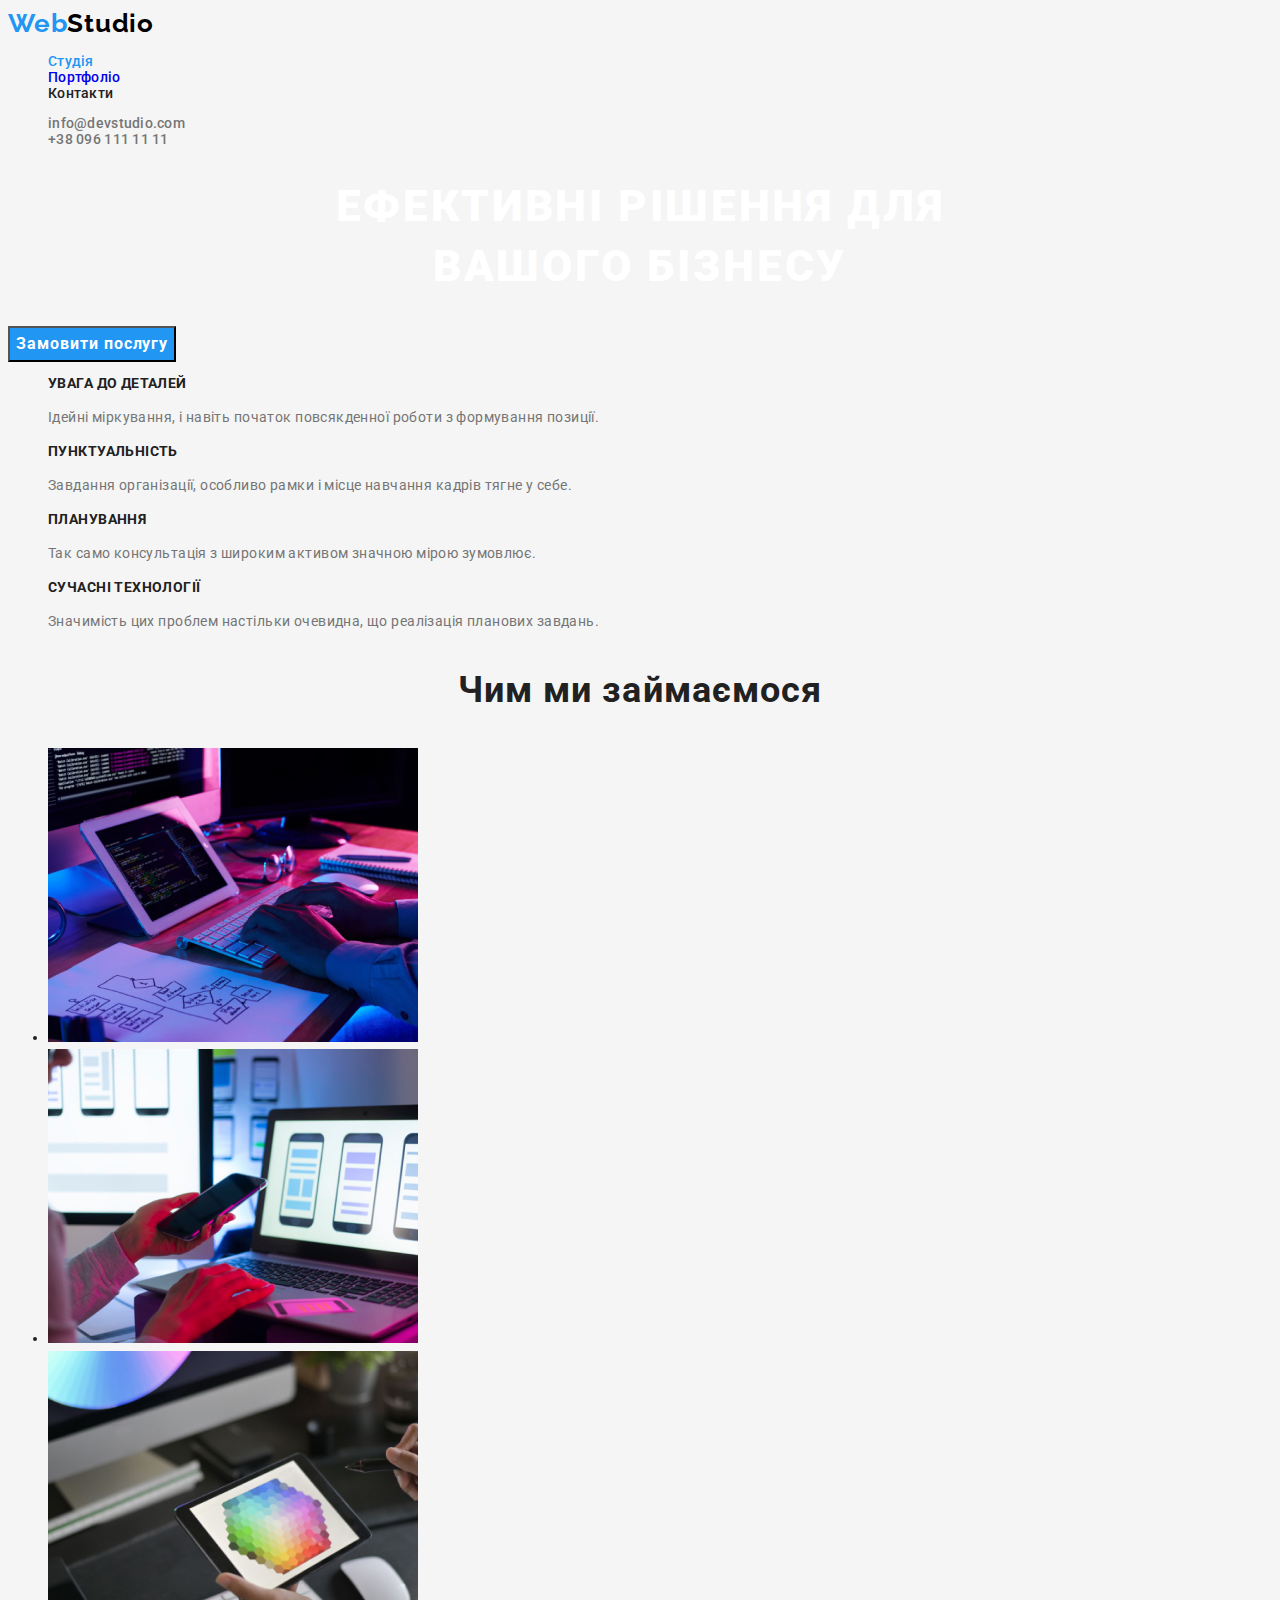
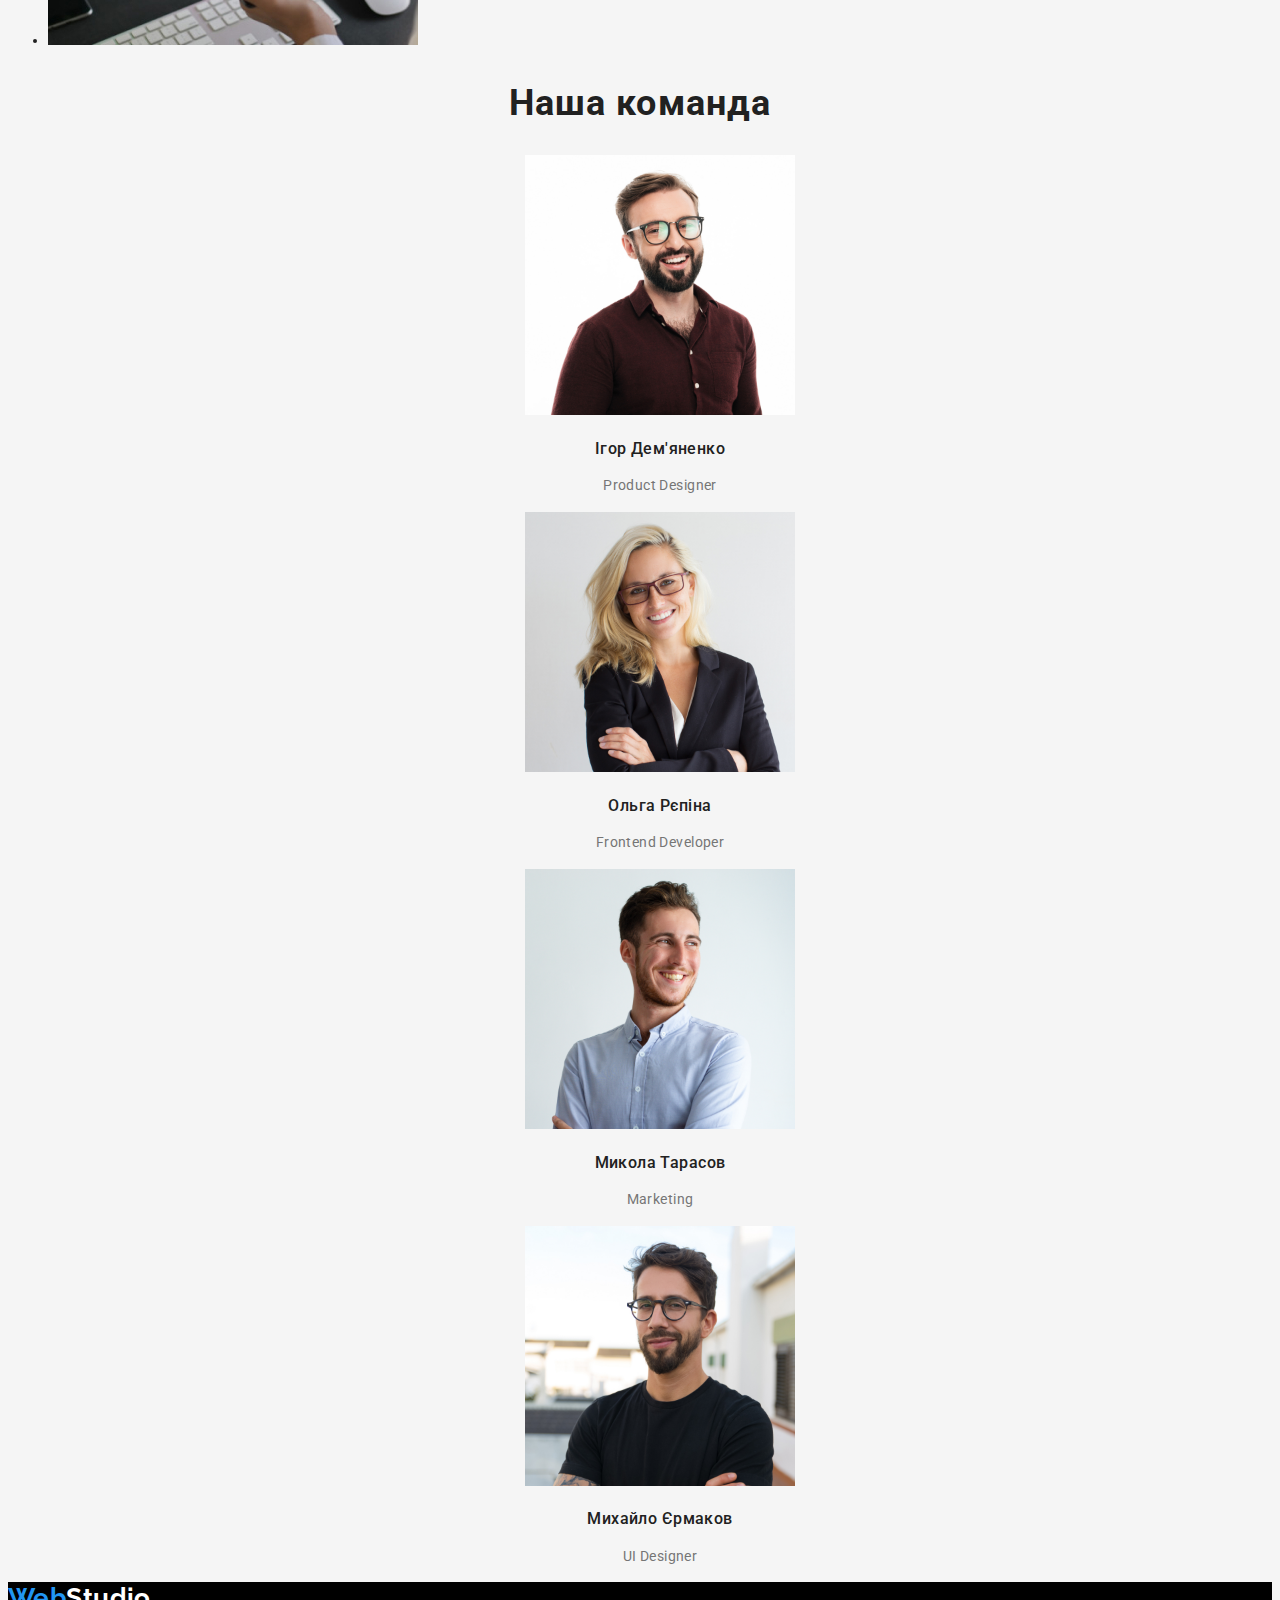
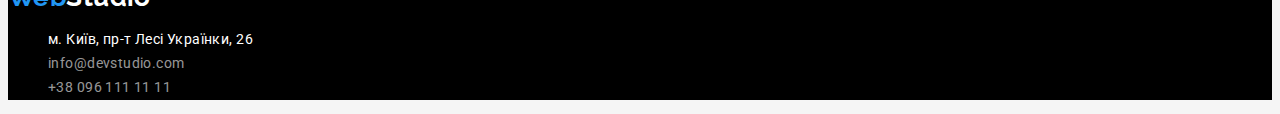
==== index.html @ 1b27e978 "start" ====
<!DOCTYPE html>
<html lang="uk">
<head>
    <meta charset="UTF-8">
    <meta http-equiv="X-UA-Compatible" content="IE=edge">
    <meta name="viewport" content="width=device-width, initial-scale=1.0">
    <title>WebStudio</title>
    <link rel="stylesheet" href="./css/styles.css" />
    <link href="https://fonts.googleapis.com/css2?family=Raleway:wght@700&family=Roboto:wght@400;500;700;900&display=swap" rel="stylesheet">
</head>
<body>
    <header>
        <nav>
            <a href="./" class="logo">
            <span class="web">Web</span>Studio
            </a>
            <ul class="site-nav list">
                <li>
                    <a href="./" class="link current">Студія</a>
                </li>
                <li>
                    <a href="./portfolio.html" class="link">Портфоліо</a>
                </li>
                <li>
                    <a href="" class="link">Контакти</a>
                </li>
            </ul>
        </nav>
        <ul class="contacts list">
            <li><a href="mailto:info@devstudio.com" class="link">info@devstudio.com</a></li>
            <li><a href="tel:+380961111111" class="link">+38 096 111 11 11</a></li>
        </ul>
    </header>
    <main>
        <!--hero section-->
        <section class="hero">
            <h1 class="hero-title">Ефективні рішення для<br> вашого бізнесу</h1>
            <button type="button" class="button">Замовити послугу</button>
        </section>
        <!-- section benefits -->
        <section class="section-benefits">
            <h2 class="hidden">Наші переваги</h2>
            <ul class="list">
                <li>
                    <h3 class="title">Увага до деталей</h3>
                    <p class="text">Ідейні міркування, і навіть початок повсякденної роботи з формування позиції.</p>
                </li>
                <li>
                    <h3 class="title">Пунктуальність</h3>
                    <p class="text">Завдання організації, особливо рамки і місце навчання кадрів тягне у себе.</p>
                </li>
                <li>
                    <h3 class="title">Планування</h3>
                    <p class="text">Так само консультація з широким активом значною мірою зумовлює.</p>
                </li>
                <li>
                    <h3 class="title">Сучасні технології</h3>
                    <p class="text">Значимість цих проблем настільки очевидна, що реалізація планових завдань.</p>
                </li>
            </ul>
            <p class="head-title">Чим ми займаємося</p>
            <ul>
                <li><img src="./images/desktop_apps.jpg" alt="Десктопні застосунки" width="370"></li>
                <li><img src="./images/mobile_app.jpg" alt="Мобільні застосунки" width="370"></li>
                <li><img src="./images/design.jpg" alt="Дизайнерські рішення" width="370"></li>
            </ul>
        </section>
        <!-- section team -->
        <section class="section-team">
            <h2 class="head-title">Наша команда</h2>
            <ul class="list">
                <li class="list-title">
                   <img src="./images/idemyanenko.jpg" alt="Ігор Дем'яненко" width="270"> 
                   <h3 class="title">Ігор Дем'яненко</h3>
                   <p class="text">Product Designer</p>
                </li>
                <li class="list-title">
                    <img src="./images/orepina.jpg" alt="Ольга Рєпіна" width="270">
                    <h3 class="title">Ольга Рєпіна</h3>
                    <p class="text">Frontend Developer</p>
                </li>
                <li class="list-title">
                    <img src="./images/mtarasov.jpg" alt="Микола Тарасов" width="270">
                    <h3 class="title">Микола Тарасов</h3>
                    <p class="text">Marketing</p>
                </li>
                <li class="list-title">
                    <img src="./images/mermakov.jpg" alt="Михайло Єрмаков" width="270">
                    <h3 class="title">Михайло Єрмаков</h3>
                    <p class="text">UI Designer</p>
                </li>
            </ul>
        </section>  
    </main>
    <!-- footer -->
    <footer>
        <a href="./" class="footer-logo">
            <span class="web">Web</span>Studio
        </a>
        <address>
            <ul class="footer-contacts list">
                <li><a href="https://goo.gl/maps/tggjApmWAnpTQcUi7" target="_blank" class="address">м. Київ, пр-т Лесі Українки, 26</a></li>
                <li><a href="mailto:info@devstudio.com" class="link">info@devstudio.com</a></li>
                <li><a href="tel:+380961111111" class="link">+38 096 111 11 11</a></li>
            </ul>
        </address>
    </footer>
</body>
</html>
---- css/styles.css ----
/* CSS styles in index.html */


/* колір головного тексту  #212121 */
/* вториний колір  тексту #757575 */
/* білий #FFFFFF */
/* акцент #2196F3 */
/* чорний #000000 */
/* вторичний колір контакта rgba(255, 255, 255, 0.6) */
/* колір фону  #F5F5F5 */

:root {
  --primary-text-color: #212121;
  --secondary-text-color: #757575;
  --fone-color: #F5F5F5;
  --accent-color: #2196F3;

}

body {
  background-color: var(--fone-color);
  color: var(--primary-text-color);
  font-family: 'Roboto', sans-serif;
  font-size: 14px;
  line-height: 1.71;
  letter-spacing: 0.03em;
}

.list {
    list-style: none;
  }
/* logo */

.web {
color: var(--accent-color);
}

.logo {
  color: #000000;
  font-family: 'Raleway', sans-serif;
  font-weight: 700;
  font-size: 26px;
  line-height: 1.19;
  letter-spacing: 0.03em;
  text-decoration: none;
}

.logo:hover {
  color: var(--accent-color);
}

/* header */

.site-nav .link {
  line-height: 1.14;
  letter-spacing: 0.02em;
  text-decoration: none;
}

.site-nav .link:visited {
  color: var(--primary-text-color);
}
.site-nav .link.current {
  color: var(--accent-color);
}

.site-nav, .contacts {
  font-weight: 500;
  font-size: 14px;
  line-height: 1.14;
  letter-spacing: 0.02em;
}

.site-nav .link:hover,
.site-nav .link:focus,
.contacts .link:hover,
.contacts .link:focus {
color: var(--accent-color);
}

.contacts .link {
  color: var(--secondary-text-color);
  text-decoration: none;
}
 
/* hero section */

.hero-title {
color: #ffffff; 
font-weight: 900;
font-size: 44px;
line-height: 1.36;
text-align: center;
letter-spacing: 0.06em;
text-transform: uppercase;
}

/* button */

.button {
  color: #ffffff;
  background-color: var(--accent-color);
  font-family: 'Roboto', sans-serif;
  font-weight: 700;
  font-size: 16px;
  line-height: 1.87;
  letter-spacing: 0.06em;
  }

  /* sections */
  .hidden {
    display: none;
  }
  
  .section-benefits .title {
    font-weight: 700;
    font-size: 14px;
    line-height: 1.14;
    letter-spacing: 0.03em;
    text-transform: uppercase;
  }
 
  .section-benefits .text,
  .section-team .text {
    color: var(--secondary-text-color)
  }

/* examples */

  .head-title {
  font-weight: 700;
  font-size: 36px;
  line-height: 1.16;
  text-align: center;
  letter-spacing: 0.03em;
  }

  /* our teams */
   
  .section-team .title {
    font-weight: 500;
    font-size: 16px;
    line-height: 1.19;
   
  }

  .section-team .list-title {
     text-align: center;
  }
  /* footer */

  footer {
    background-color: #000000;
  }

.footer-logo {
  color: #ffffff;
  font-family: 'Raleway', sans-serif;
  font-weight: 700;
  font-size: 26px;
  line-height: 1.19;
  text-decoration: none;
}

  .footer-contacts .address {
    color: #ffffff;
    text-decoration: none;
    font-style: normal;
  }

  .footer-contacts .link{
    color: rgba(255, 255, 255, 0.6);
    text-decoration: none;
    font-style: normal;
  }

  .footer-contacts .address:hover,
  .footer-contacts .address:focus,
  .footer-contacts .link:hover,
  .footer-contacts .link:focus {
    color: var(--accent-color);
  }

  /* portfolio.html */

.list .btn-primary {
  color: var(--primary-text-color);
  background: #F5F4FA;
  font-family: 'Roboto', sans-serif;
  font-weight: 500;
  font-size: 16px;
  line-height: 1.63;
  text-align: center;
  letter-spacing: 0.03em;
  cursor: pointer;
}

.list .btn-primary:hover,
.list .btn-primary:focus {
  color: #ffffff;
  background-color: var(--accent-color);
}


  .our-works .title {
    color: var(--primary-text-color);
    font-weight: 700;
    font-size: 18px;
    line-height: 2;
    letter-spacing: 0.06em;

  }

  .our-works .link {
    text-decoration: none;
  }

  .our-works .link:visited {
    color: var(--primary-text-color);
  }

  .our-works .text {
    color: var(--secondary-text-color);
    font-size: 16px;
    line-height: 1.88;
    letter-spacing: 0.03em
  }
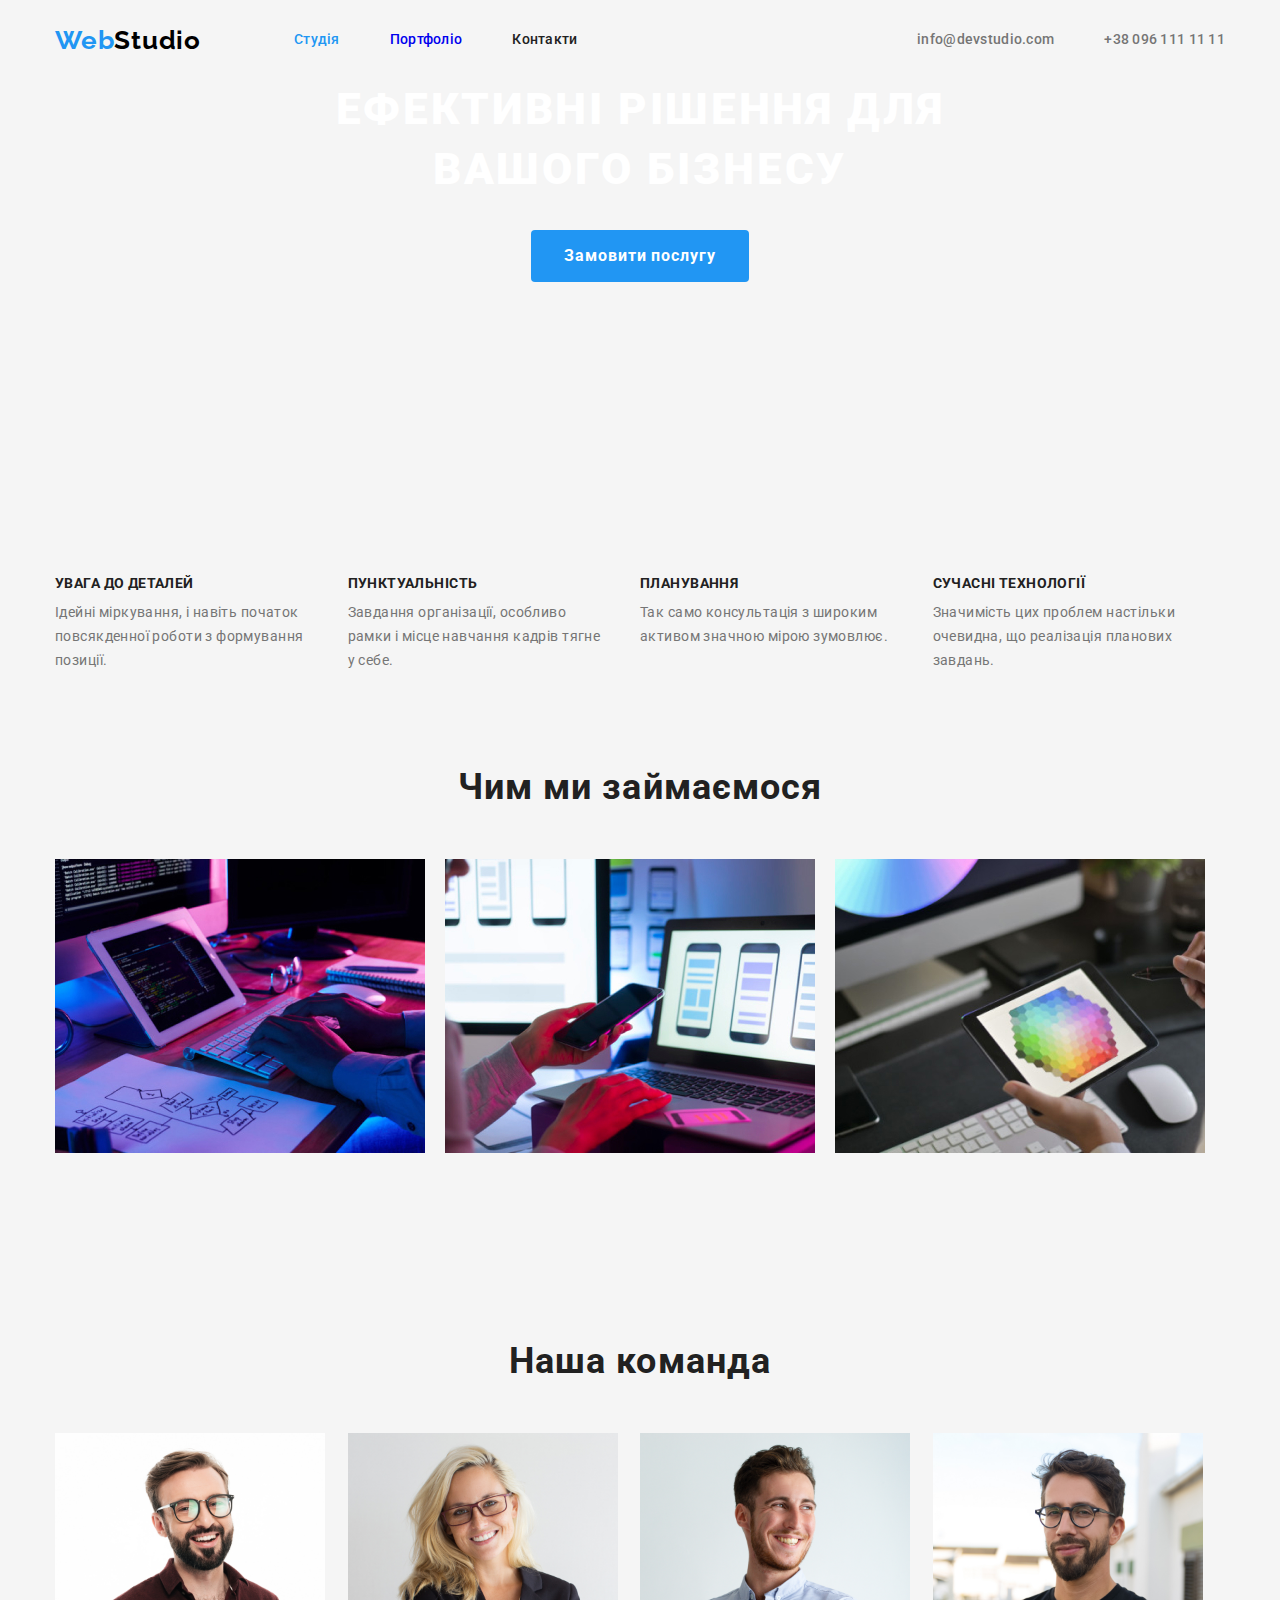
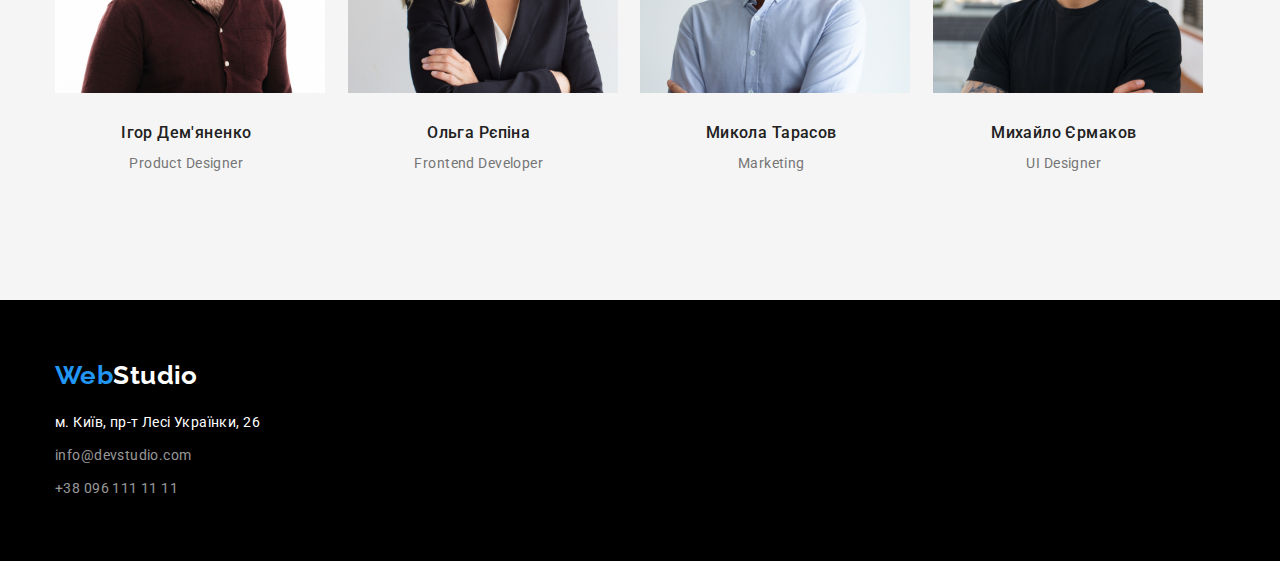
==== commit 6a2a5e7d: "test" ====
--- a/index.html
+++ b/index.html
@@ -5,31 +5,37 @@
     <meta http-equiv="X-UA-Compatible" content="IE=edge">
     <meta name="viewport" content="width=device-width, initial-scale=1.0">
     <title>WebStudio</title>
+    <link href="https://fonts.googleapis.com/css2?family=Raleway:wght@700&family=Roboto:wght@400;500;700;900&display=swap" rel="stylesheet">
+    <link rel="stylesheet" href="https://cdnjs.cloudflare.com/ajax/libs/modern-normalize/1.1.0/modern-normalize.min.css">
     <link rel="stylesheet" href="./css/styles.css" />
-    <link href="https://fonts.googleapis.com/css2?family=Raleway:wght@700&family=Roboto:wght@400;500;700;900&display=swap" rel="stylesheet">
 </head>
 <body>
     <header>
-        <nav>
-            <a href="./" class="logo">
-            <span class="web">Web</span>Studio
-            </a>
-            <ul class="site-nav list">
-                <li>
-                    <a href="./" class="link current">Студія</a>
-                </li>
-                <li>
-                    <a href="./portfolio.html" class="link">Портфоліо</a>
-                </li>
-                <li>
-                    <a href="" class="link">Контакти</a>
-                </li>
+        <div class="container main-nav">
+            <nav class="nav">
+                <a href="./" class="logo">
+                <span class="web">Web</span>Studio
+                </a>
+                
+                <ul class="site-nav list">
+                    <li class="item">
+                        <a href="./" class="link current">Студія</a>
+                    </li>
+                    <li class="item">
+                        <a href="./portfolio.html" class="link">Портфоліо</a>
+                    </li>
+                    <li class="item">
+                        <a href="" class="link">Контакти</a>
+                    </li>
+                </ul>
+            </nav>
+
+            <ul class="contacts list">
+                <li class="item"><a href="mailto:info@devstudio.com" class="link">info@devstudio.com</a></li>
+                <li class="item"><a href="tel:+380961111111" class="link">+38 096 111 11 11</a></li>
             </ul>
-        </nav>
-        <ul class="contacts list">
-            <li><a href="mailto:info@devstudio.com" class="link">info@devstudio.com</a></li>
-            <li><a href="tel:+380961111111" class="link">+38 096 111 11 11</a></li>
-        </ul>
+            
+        </div>
     </header>
     <main>
         <!--hero section-->
@@ -39,71 +45,77 @@
         </section>
         <!-- section benefits -->
         <section class="section-benefits">
-            <h2 class="hidden">Наші переваги</h2>
-            <ul class="list">
-                <li>
-                    <h3 class="title">Увага до деталей</h3>
-                    <p class="text">Ідейні міркування, і навіть початок повсякденної роботи з формування позиції.</p>
-                </li>
-                <li>
-                    <h3 class="title">Пунктуальність</h3>
-                    <p class="text">Завдання організації, особливо рамки і місце навчання кадрів тягне у себе.</p>
-                </li>
-                <li>
-                    <h3 class="title">Планування</h3>
-                    <p class="text">Так само консультація з широким активом значною мірою зумовлює.</p>
-                </li>
-                <li>
-                    <h3 class="title">Сучасні технології</h3>
-                    <p class="text">Значимість цих проблем настільки очевидна, що реалізація планових завдань.</p>
-                </li>
-            </ul>
-            <p class="head-title">Чим ми займаємося</p>
-            <ul>
-                <li><img src="./images/desktop_apps.jpg" alt="Десктопні застосунки" width="370"></li>
-                <li><img src="./images/mobile_app.jpg" alt="Мобільні застосунки" width="370"></li>
-                <li><img src="./images/design.jpg" alt="Дизайнерські рішення" width="370"></li>
-            </ul>
+            <div class="container">
+                <h2 class="visually-hidden">Наші переваги</h2>
+                <ul class="section-benefits-list list">
+                    <li class="item">
+                        <h3 class="title">Увага до деталей</h3>
+                        <p class="text">Ідейні міркування, і навіть початок повсякденної роботи з формування позиції.</p>
+                    </li>
+                    <li class="item">
+                        <h3 class="title">Пунктуальність</h3>
+                        <p class="text">Завдання організації, особливо рамки і місце навчання кадрів тягне у себе.</p>
+                    </li>
+                    <li class="item">
+                        <h3 class="title">Планування</h3>
+                        <p class="text">Так само консультація з широким активом значною мірою зумовлює.</p>
+                    </li>
+                    <li class="item">
+                        <h3 class="title">Сучасні технології</h3>
+                        <p class="text">Значимість цих проблем настільки очевидна, що реалізація планових завдань.</p>
+                    </li>
+               </ul>
+                <p class="head-title">Чим ми займаємося</p>
+                <ul class="head-title-list list">
+                    <li class="item"><img class="image" src="./images/desktop_apps.jpg" alt="Десктопні застосунки" width="370"></li>
+                    <li class="item"><img class="image" src="./images/mobile_app.jpg" alt="Мобільні застосунки" width="370"></li>
+                    <li class="item"><img class="image" src="./images/design.jpg" alt="Дизайнерські рішення" width="370"></li>
+                </ul>
+            </div>
         </section>
         <!-- section team -->
         <section class="section-team">
-            <h2 class="head-title">Наша команда</h2>
-            <ul class="list">
-                <li class="list-title">
-                   <img src="./images/idemyanenko.jpg" alt="Ігор Дем'яненко" width="270"> 
-                   <h3 class="title">Ігор Дем'яненко</h3>
-                   <p class="text">Product Designer</p>
-                </li>
-                <li class="list-title">
-                    <img src="./images/orepina.jpg" alt="Ольга Рєпіна" width="270">
-                    <h3 class="title">Ольга Рєпіна</h3>
-                    <p class="text">Frontend Developer</p>
-                </li>
-                <li class="list-title">
-                    <img src="./images/mtarasov.jpg" alt="Микола Тарасов" width="270">
-                    <h3 class="title">Микола Тарасов</h3>
-                    <p class="text">Marketing</p>
-                </li>
-                <li class="list-title">
-                    <img src="./images/mermakov.jpg" alt="Михайло Єрмаков" width="270">
-                    <h3 class="title">Михайло Єрмаков</h3>
-                    <p class="text">UI Designer</p>
-                </li>
-            </ul>
+            <div class="container">
+                <h2 class="head-title">Наша команда</h2>
+                <ul class="section-team-list list">
+                    <li class="item">
+                       <img class="image" src="./images/idemyanenko.jpg" alt="Ігор Дем'яненко" width="270"> 
+                       <h3 class="title">Ігор Дем'яненко</h3>
+                       <p class="text">Product Designer</p>
+                    </li>
+                    <li class="item">
+                        <img class="image" src="./images/orepina.jpg" alt="Ольга Рєпіна" width="270">
+                        <h3 class="title">Ольга Рєпіна</h3>
+                        <p class="text">Frontend Developer</p>
+                    </li>
+                    <li class="item">
+                        <img class="image" src="./images/mtarasov.jpg" alt="Микола Тарасов" width="270">
+                        <h3 class="title">Микола Тарасов</h3>
+                        <p class="text">Marketing</p>
+                    </li>
+                    <li class="item">
+                        <img class="image" src="./images/mermakov.jpg" alt="Михайло Єрмаков" width="270">
+                        <h3 class="title">Михайло Єрмаков</h3>
+                        <p class="text">UI Designer</p>
+                    </li>
+                </ul>
+            </div>
         </section>  
     </main>
     <!-- footer -->
     <footer>
-        <a href="./" class="footer-logo">
-            <span class="web">Web</span>Studio
-        </a>
-        <address>
-            <ul class="footer-contacts list">
-                <li><a href="https://goo.gl/maps/tggjApmWAnpTQcUi7" target="_blank" class="address">м. Київ, пр-т Лесі Українки, 26</a></li>
-                <li><a href="mailto:info@devstudio.com" class="link">info@devstudio.com</a></li>
-                <li><a href="tel:+380961111111" class="link">+38 096 111 11 11</a></li>
-            </ul>
-        </address>
+        <div class="container footer-container">
+            <a href="./" class="footer-logo">
+                <span class="web">Web</span>Studio
+            </a>
+            <address>
+                <ul class="footer-contacts list">
+                    <li class="item"><a href="https://goo.gl/maps/tggjApmWAnpTQcUi7" target="_blank" class="address">м. Київ, пр-т Лесі Українки, 26</a></li>
+                    <li class="item"><a href="mailto:info@devstudio.com" class="link">info@devstudio.com</a></li>
+                    <li class="item"><a href="tel:+380961111111" class="link">+38 096 111 11 11</a></li>
+                </ul>
+            </address>
+        </div>
     </footer>
 </body>
 </html>--- a/css/styles.css
+++ b/css/styles.css
@@ -27,31 +27,66 @@
 }
 
 .list {
-    list-style: none;
-  }
+  list-style: none;
+  padding: 0;
+  margin: 0;
+  }
+
+.container {
+  width: 1200px;
+  padding-left: 15px;
+  padding-right: 15px;
+  margin: 0 auto;
+  }
+
+/* header */
+
+    /* main-nav */
+
+.nav {
+  display: flex;
+  align-items: center;
+}
+
+.main-nav {
+  display: flex;
+  align-items: center;
+}
+
+.site-nav {
+  display: flex;
+}
+
 /* logo */
 
 .web {
-color: var(--accent-color);
-}
-
-.logo {
-  color: #000000;
-  font-family: 'Raleway', sans-serif;
-  font-weight: 700;
-  font-size: 26px;
-  line-height: 1.19;
-  letter-spacing: 0.03em;
-  text-decoration: none;
-}
-
-.logo:hover {
   color: var(--accent-color);
-}
-
-/* header */
+  }
+  
+  .logo {
+    color: #000000;
+    font-family: 'Raleway', sans-serif;
+    font-weight: 700;
+    font-size: 26px;
+    line-height: 1.19;
+    letter-spacing: 0.03em;
+    text-decoration: none;
+    margin-right: 93px;
+  }
+  
+  .logo:hover {
+    color: var(--accent-color);
+  }
+
+.site-nav .item:not(:last-child) {
+ margin-right: 50px; 
+}
 
 .site-nav .link {
+  display: block;
+  padding-top: 32px;
+  padding-bottom: 32px;
+  
   line-height: 1.14;
   letter-spacing: 0.02em;
   text-decoration: none;
@@ -63,6 +98,7 @@
 .site-nav .link.current {
   color: var(--accent-color);
 }
+
 
 .site-nav, .contacts {
   font-weight: 500;
@@ -78,6 +114,17 @@
 color: var(--accent-color);
 }
 
+
+/* contacts list */
+.contacts {
+display: flex;
+margin-left: auto;
+}
+
+.contacts .item + .item {
+  margin-left: 50px;
+}
+
 .contacts .link {
   color: var(--secondary-text-color);
   text-decoration: none;
@@ -85,19 +132,32 @@
  
 /* hero section */
 
+.hero {
+text-align: center;
+}
+
 .hero-title {
+margin-top: 0;  
+margin-bottom: 30px;
+
 color: #ffffff; 
 font-weight: 900;
 font-size: 44px;
 line-height: 1.36;
-text-align: center;
 letter-spacing: 0.06em;
 text-transform: uppercase;
 }
 
-/* button */
-
-.button {
+  /* button */
+
+  .button {
+  display: inline-block;  
+  border-radius: 4px; 
+  padding: 10px 32px;
+  margin-bottom: 200px;
+  min-width: 216px;
+  border: 1px solid transparent;
+
   color: #ffffff;
   background-color: var(--accent-color);
   font-family: 'Roboto', sans-serif;
@@ -105,29 +165,77 @@
   font-size: 16px;
   line-height: 1.87;
   letter-spacing: 0.06em;
-  }
-
-  /* sections */
-  .hidden {
-    display: none;
-  }
-  
+  text-align: center;
+  }
+
+  /* sections benefits */
+
+  .visually-hidden {
+    position: absolute;
+    width: 1px;
+    height: 1px;
+    margin: -1px;
+    border: 0;
+    padding: 0;
+    
+    white-space: nowrap;
+    clip-path: inset(100%);
+    clip: rect(0 0 0 0);
+    overflow: hidden;
+
+  }
+  
+  .section-benefits-list,
+  .head-title-list,
+  .section-team-list {
+    display: flex;
+    flex-wrap: wrap;
+  }
+
+  .section-benefits-list .item {
+    width: calc(((100% - 30px) - 3 * 30px) / 4);
+    margin-right: 30px;
+  }
+  
+  .section-benefits-list .item:nth-child(4n) {
+    margin-right: 0;
+  }
+
+  .section-benefits .container {
+   padding: 94px 15px;
+  }
+
   .section-benefits .title {
+    margin-top: 0;
+    margin-bottom: 10px;
+
     font-weight: 700;
     font-size: 14px;
     line-height: 1.14;
     letter-spacing: 0.03em;
     text-transform: uppercase;
   }
- 
-  .section-benefits .text,
-  .section-team .text {
+
+  .section-benefits .text {
     color: var(--secondary-text-color)
+ }
+  
+  .section-benefits-list {
+    margin-top: 0;
+    margin-bottom: 0;
+    padding-bottom: 94px;
+  }
+
+  .section-benefits-list .text {
+    padding: 0;
+    margin: 0;
   }
 
 /* examples */
 
   .head-title {
+  margin-top: 0;
+  margin-bottom: 50px;
   font-weight: 700;
   font-size: 36px;
   line-height: 1.16;
@@ -135,25 +243,70 @@
   letter-spacing: 0.03em;
   }
 
+  .head-title-list .item {
+    width: calc(((100% - 30px) - 2 * 30px) / 3);
+    margin-right: 30px;
+  }
+
+  .head-title-list .item:nth-child(3n) {
+    margin-right: 0;
+  }
+
+  .head-title-list .image {
+    display: block;
+  }
+
   /* our teams */
+
+  .section-team .container {
+    padding: 94px 15px;
+    margin: 0 auto;
+  }
    
   .section-team .title {
+    margin-top: 30px;
+    margin-bottom: 10px;
     font-weight: 500;
     font-size: 16px;
     line-height: 1.19;
-   
-  }
-
-  .section-team .list-title {
-     text-align: center;
-  }
+  }
+
+  .section-team .text {
+    margin-top: 0;
+    margin-bottom: 30px;
+    color: var(--secondary-text-color)
+  }
+
+  .section-team-list .image {
+    display: block;
+  }
+
+  .section-team-list .item {
+    width: calc(((100% - 30px) - 3 * 30px) / 4);
+    margin-right: 30px;
+    padding: 0;
+    text-align: center;
+  }
+
+  .section-team-list .item:nth-child(4n) {
+    margin-right: 0;
+  }
+
   /* footer */
 
   footer {
     background-color: #000000;
   }
 
+.footer-container {
+  padding-top: 60px;
+  padding-bottom: 51px;  
+}
+
 .footer-logo {
+  display: block;
+  padding-bottom: 20px;
+
   color: #ffffff;
   font-family: 'Raleway', sans-serif;
   font-weight: 700;
@@ -168,6 +321,10 @@
     font-style: normal;
   }
 
+  .footer-contacts .item {
+   padding-bottom: 9px;
+  }
+
   .footer-contacts .link{
     color: rgba(255, 255, 255, 0.6);
     text-decoration: none;
@@ -184,6 +341,10 @@
   /* portfolio.html */
 
 .list .btn-primary {
+  display: inline-block;
+  border-radius: 4px;
+  border: 1px solid transparent; 
+  padding: 6px 22px;
   color: var(--primary-text-color);
   background: #F5F4FA;
   font-family: 'Roboto', sans-serif;
@@ -195,14 +356,50 @@
   cursor: pointer;
 }
 
+.button-box .list {
+  display: flex;
+  flex-wrap: wrap;
+  padding-top: 94px;
+  padding-bottom: 50px;
+  justify-content: center;
+}
+
+.button-box .item + .item {
+  margin-left: 8px;
+}
+
 .list .btn-primary:hover,
 .list .btn-primary:focus {
   color: #ffffff;
   background-color: var(--accent-color);
 }
 
+.work-example .list {
+  display: flex;
+  flex-wrap: wrap;
+}
+
+.work-example>.list>.item .link {
+ display: block;
+  box-sizing: unset;
+}
+
+.work-example .image {
+display: block;
+}
+
+.work-example .item {
+  width: calc(((100% - 30px) - 2 * 30px) / 3);
+  margin-right: 30px;
+}
+
+.work-example .item:nth-child(3n) {
+  margin-right: 0;
+
+}
 
   .our-works .title {
+    margin: 20px 24px 0px 24px;
     color: var(--primary-text-color);
     font-weight: 700;
     font-size: 18px;
@@ -220,6 +417,7 @@
   }
 
   .our-works .text {
+    margin: 4px 24px 20px 24px;
     color: var(--secondary-text-color);
     font-size: 16px;
     line-height: 1.88;
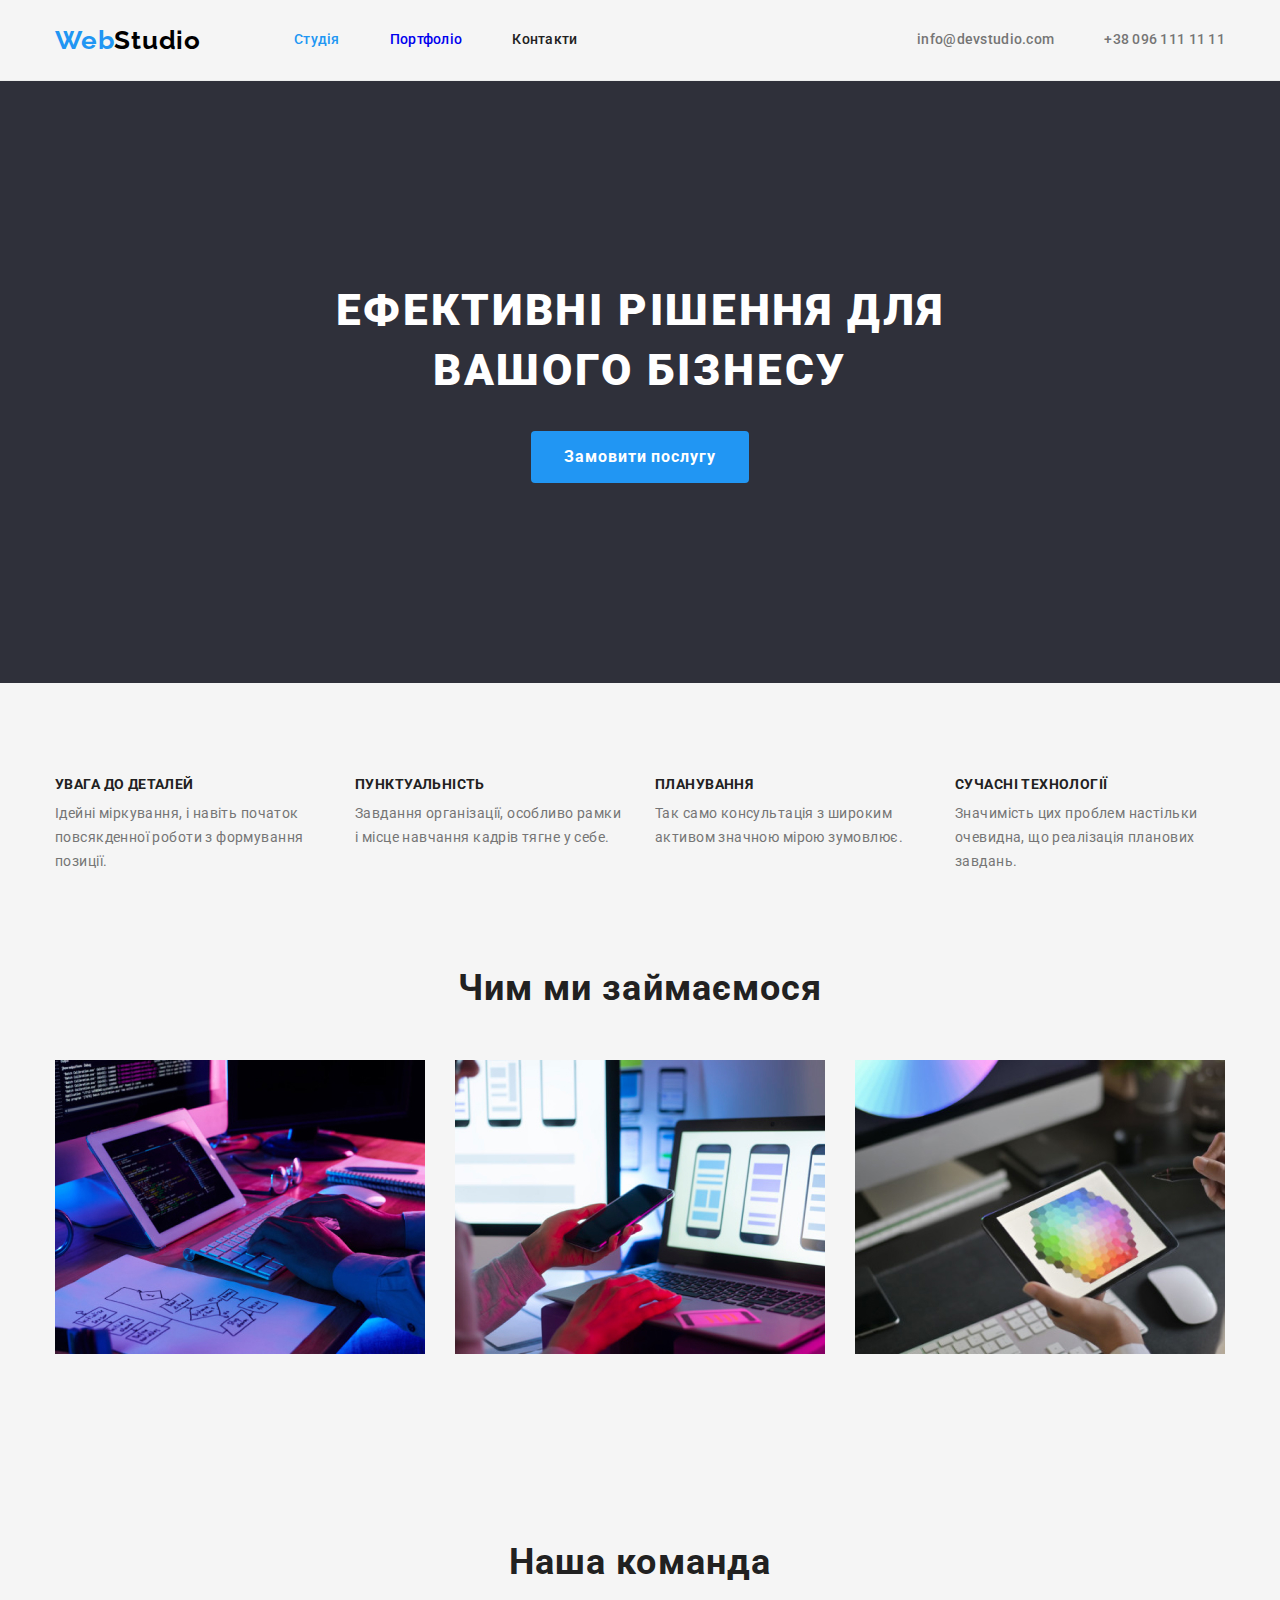
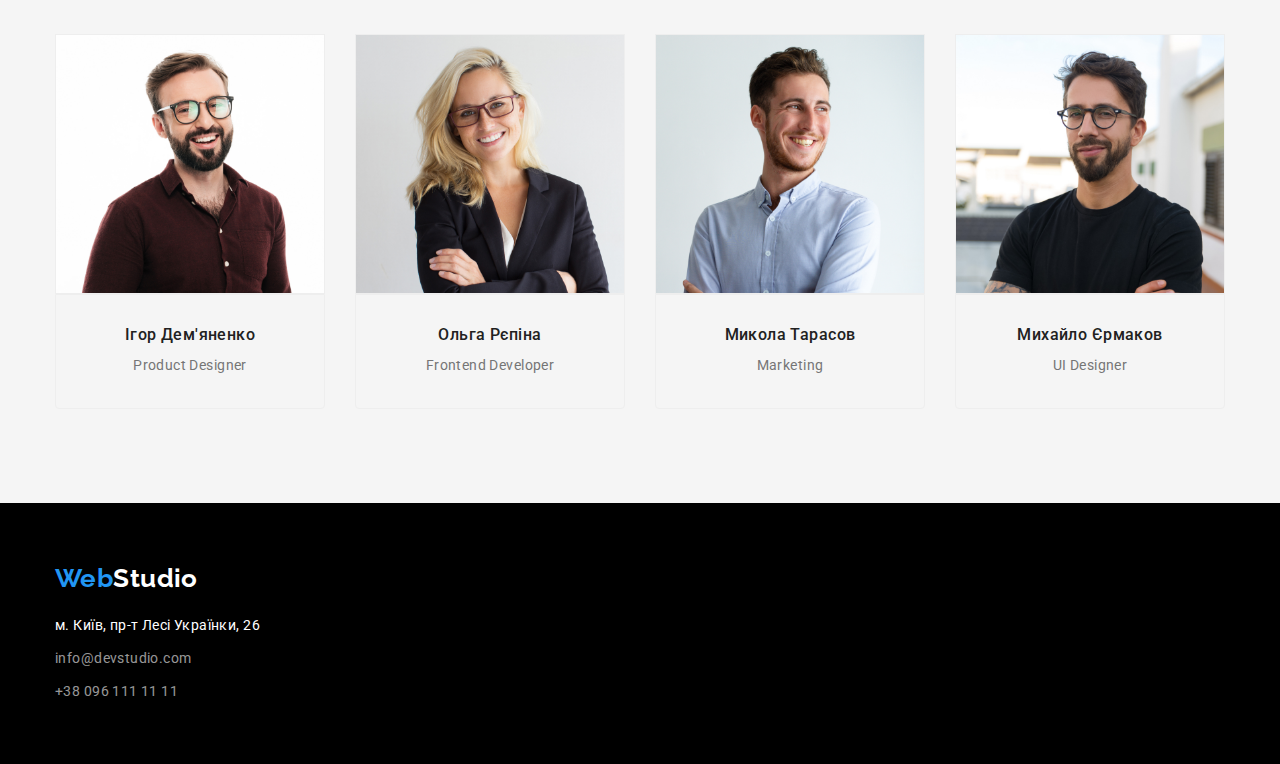
==== commit f7dfa427: "added border, ficset calc" ====
--- a/index.html
+++ b/index.html
@@ -10,7 +10,7 @@
     <link rel="stylesheet" href="./css/styles.css" />
 </head>
 <body>
-    <header>
+    <header class="header-page">
         <div class="container main-nav">
             <nav class="nav">
                 <a href="./" class="logo">
@@ -40,7 +40,7 @@
     <main>
         <!--hero section-->
         <section class="hero">
-            <h1 class="hero-title">Ефективні рішення для<br> вашого бізнесу</h1>
+            <h1 class="hero-title">Ефективні рішення для вашого бізнесу</h1>
             <button type="button" class="button">Замовити послугу</button>
         </section>
         <!-- section benefits -->
@@ -80,23 +80,31 @@
                 <ul class="section-team-list list">
                     <li class="item">
                        <img class="image" src="./images/idemyanenko.jpg" alt="Ігор Дем'яненко" width="270"> 
-                       <h3 class="title">Ігор Дем'яненко</h3>
-                       <p class="text">Product Designer</p>
+                       <div class="our-team">
+                         <h3 class="title">Ігор Дем'яненко</h3>
+                         <p class="text">Product Designer</p>
+                       </div>
                     </li>
                     <li class="item">
                         <img class="image" src="./images/orepina.jpg" alt="Ольга Рєпіна" width="270">
-                        <h3 class="title">Ольга Рєпіна</h3>
-                        <p class="text">Frontend Developer</p>
+                        <div class="our-team">
+                          <h3 class="title">Ольга Рєпіна</h3>
+                          <p class="text">Frontend Developer</p>
+                        </div>
                     </li>
                     <li class="item">
                         <img class="image" src="./images/mtarasov.jpg" alt="Микола Тарасов" width="270">
-                        <h3 class="title">Микола Тарасов</h3>
-                        <p class="text">Marketing</p>
+                        <div class="our-team">
+                           <h3 class="title">Микола Тарасов</h3>
+                           <p class="text">Marketing</p>
+                        </div>
                     </li>
                     <li class="item">
                         <img class="image" src="./images/mermakov.jpg" alt="Михайло Єрмаков" width="270">
-                        <h3 class="title">Михайло Єрмаков</h3>
-                        <p class="text">UI Designer</p>
+                        <div class="our-team">
+                          <h3 class="title">Михайло Єрмаков</h3>
+                          <p class="text">UI Designer</p>
+                        </div>
                     </li>
                 </ul>
             </div>
--- a/css/styles.css
+++ b/css/styles.css
@@ -40,8 +40,11 @@
   }
 
 /* header */
-
-    /* main-nav */
+.header-page {
+border-bottom: 1px solid #ECECEC;
+}
+
+/* main-nav */
 
 .nav {
   display: flex;
@@ -134,11 +137,15 @@
 
 .hero {
 text-align: center;
+background-color: #2F303A;
 }
 
 .hero-title {
-margin-top: 0;  
-margin-bottom: 30px;
+padding: 200px 0px 30px 0px;
+max-width: 696px;
+margin: 0;
+margin-right: auto;
+margin-left: auto;
 
 color: #ffffff; 
 font-weight: 900;
@@ -189,11 +196,10 @@
   .head-title-list,
   .section-team-list {
     display: flex;
-    flex-wrap: wrap;
   }
 
   .section-benefits-list .item {
-    width: calc(((100% - 30px) - 3 * 30px) / 4);
+    width: calc((100% - 60px) / 4);
     margin-right: 30px;
   }
   
@@ -244,7 +250,7 @@
   }
 
   .head-title-list .item {
-    width: calc(((100% - 30px) - 2 * 30px) / 3);
+    width: calc((100% - 60px) / 3);
     margin-right: 30px;
   }
 
@@ -263,6 +269,12 @@
     margin: 0 auto;
   }
    
+  .section-team-list .our-team {
+    border-top: none;
+    border: 1px solid #EEEEEE;
+    border-radius: 0px 0px 4px 4px;
+  }
+
   .section-team .title {
     margin-top: 30px;
     margin-bottom: 10px;
@@ -279,10 +291,11 @@
 
   .section-team-list .image {
     display: block;
+    border: 1px solid #EEEEEE;
   }
 
   .section-team-list .item {
-    width: calc(((100% - 30px) - 3 * 30px) / 4);
+    width: calc((100% - 60px) / 4);
     margin-right: 30px;
     padding: 0;
     text-align: center;
@@ -345,6 +358,7 @@
   border-radius: 4px;
   border: 1px solid transparent; 
   padding: 6px 22px;
+
   color: var(--primary-text-color);
   background: #F5F4FA;
   font-family: 'Roboto', sans-serif;
@@ -379,47 +393,51 @@
   flex-wrap: wrap;
 }
 
-.work-example>.list>.item .link {
- display: block;
-  box-sizing: unset;
-}
-
-.work-example .image {
-display: block;
+.work-example .link {
+ box-sizing: unset;
+}
+
+.work-example .description {
+  border: 1px solid #EEEEEE;
+  border-top: none;
 }
 
 .work-example .item {
-  width: calc(((100% - 30px) - 2 * 30px) / 3);
+  width: calc((100% - 60px) / 3);
   margin-right: 30px;
+  margin-bottom: 30px;
 }
 
 .work-example .item:nth-child(3n) {
   margin-right: 0;
-
-}
-
-  .our-works .title {
-    margin: 20px 24px 0px 24px;
-    color: var(--primary-text-color);
-    font-weight: 700;
-    font-size: 18px;
-    line-height: 2;
-    letter-spacing: 0.06em;
-
-  }
-
-  .our-works .link {
-    text-decoration: none;
-  }
-
-  .our-works .link:visited {
-    color: var(--primary-text-color);
-  }
-
-  .our-works .text {
-    margin: 4px 24px 20px 24px;
-    color: var(--secondary-text-color);
-    font-size: 16px;
-    line-height: 1.88;
-    letter-spacing: 0.03em
-  }+}
+
+.work-example .item:nth-last-child(-n + 3) {
+  margin-bottom: 94px;
+}
+
+.our-works .title {
+  margin: 20px 24px 0px 24px;
+  color: var(--primary-text-color);
+  font-weight: 700;
+  font-size: 18px;
+  line-height: 2;
+  letter-spacing: 0.06em;
+
+}
+
+.our-works .link {
+  text-decoration: none;
+}
+
+.our-works .link:visited {
+  color: var(--primary-text-color);
+}
+
+.our-works .text {
+  margin: 4px 24px 20px 24px;
+  color: var(--secondary-text-color);
+  font-size: 16px;
+  line-height: 1.88;
+  letter-spacing: 0.03em
+}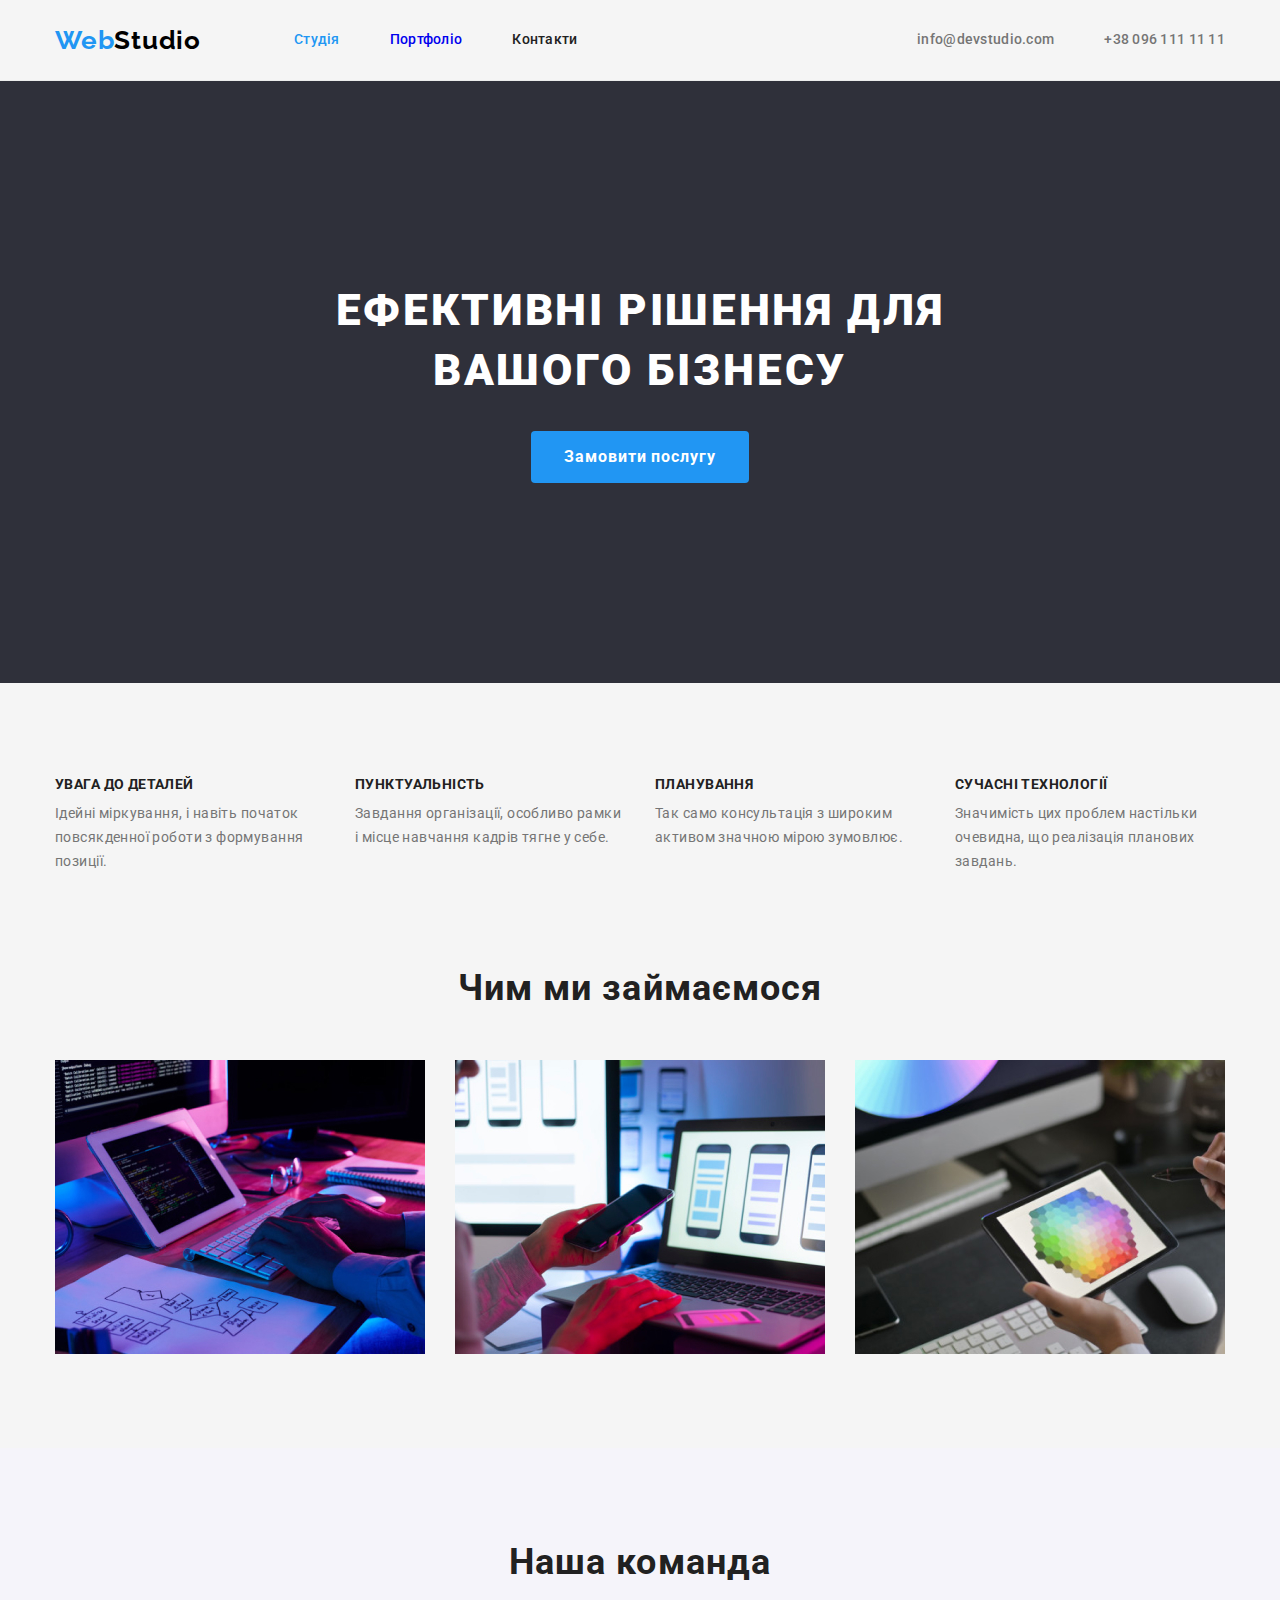
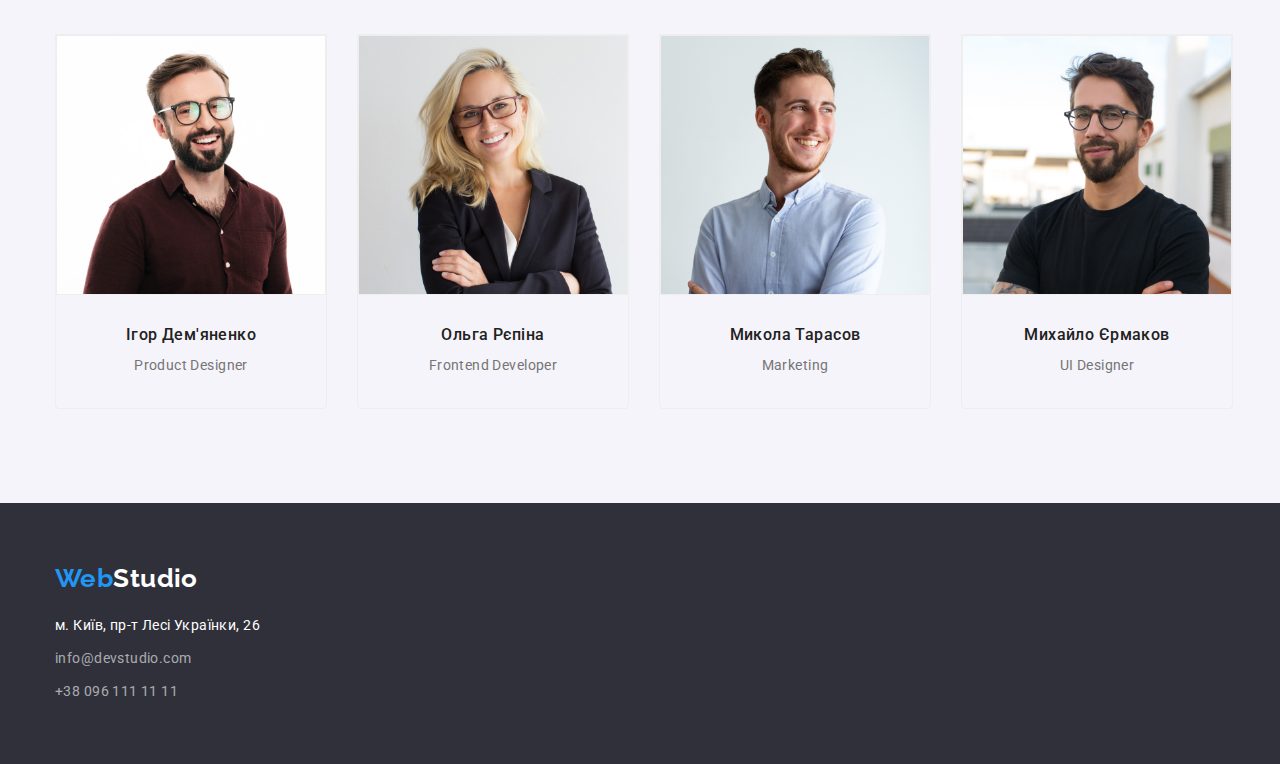
==== commit de437269: "fixed CSS" ====
--- a/index.html
+++ b/index.html
@@ -39,12 +39,12 @@
     </header>
     <main>
         <!--hero section-->
-        <section class="hero">
+        <section class="hero section">
             <h1 class="hero-title">Ефективні рішення для вашого бізнесу</h1>
             <button type="button" class="button">Замовити послугу</button>
         </section>
         <!-- section benefits -->
-        <section class="section-benefits">
+        <section class="section-benefits section">
             <div class="container">
                 <h2 class="visually-hidden">Наші переваги</h2>
                 <ul class="section-benefits-list list">
@@ -65,16 +65,20 @@
                         <p class="text">Значимість цих проблем настільки очевидна, що реалізація планових завдань.</p>
                     </li>
                </ul>
-                <p class="head-title">Чим ми займаємося</p>
+            </div>
+        </section>
+        <section class="projects section">
+            <div class="container">
+            <h2 class="head-title">Чим ми займаємося</h2>
                 <ul class="head-title-list list">
-                    <li class="item"><img class="image" src="./images/desktop_apps.jpg" alt="Десктопні застосунки" width="370"></li>
-                    <li class="item"><img class="image" src="./images/mobile_app.jpg" alt="Мобільні застосунки" width="370"></li>
-                    <li class="item"><img class="image" src="./images/design.jpg" alt="Дизайнерські рішення" width="370"></li>
+                   <li class="item"><img class="image" src="./images/desktop_apps.jpg" alt="Десктопні застосунки" width="370"></li>
+                   <li class="item"><img class="image" src="./images/mobile_app.jpg" alt="Мобільні застосунки" width="370"></li>
+                   <li class="item"><img class="image" src="./images/design.jpg" alt="Дизайнерські рішення" width="370"></li>
                 </ul>
             </div>
         </section>
         <!-- section team -->
-        <section class="section-team">
+        <section class="section-team section">
             <div class="container">
                 <h2 class="head-title">Наша команда</h2>
                 <ul class="section-team-list list">
--- a/css/styles.css
+++ b/css/styles.css
@@ -17,6 +17,13 @@
 
 }
 
+h1,
+h2,
+h3,
+p {
+  margin: 0;
+}
+
 body {
   background-color: var(--fone-color);
   color: var(--primary-text-color);
@@ -37,7 +44,12 @@
   padding-left: 15px;
   padding-right: 15px;
   margin: 0 auto;
-  }
+}
+
+.section {
+  padding-top: 94px;
+  padding-bottom: 94px;
+}
 
 /* header */
 .header-page {
@@ -138,10 +150,11 @@
 .hero {
 text-align: center;
 background-color: #2F303A;
+padding-top: 200px;
+padding-bottom: 200px;
 }
 
 .hero-title {
-padding: 200px 0px 30px 0px;
 max-width: 696px;
 margin: 0;
 margin-right: auto;
@@ -158,10 +171,10 @@
   /* button */
 
   .button {
+  margin-top: 30px;
   display: inline-block;  
   border-radius: 4px; 
   padding: 10px 32px;
-  margin-bottom: 200px;
   min-width: 216px;
   border: 1px solid transparent;
 
@@ -207,10 +220,6 @@
     margin-right: 0;
   }
 
-  .section-benefits .container {
-   padding: 94px 15px;
-  }
-
   .section-benefits .title {
     margin-top: 0;
     margin-bottom: 10px;
@@ -229,7 +238,6 @@
   .section-benefits-list {
     margin-top: 0;
     margin-bottom: 0;
-    padding-bottom: 94px;
   }
 
   .section-benefits-list .text {
@@ -239,7 +247,10 @@
 
 /* examples */
 
-  .head-title {
+.projects {
+  padding-top: 0;
+}
+.head-title {
   margin-top: 0;
   margin-bottom: 50px;
   font-weight: 700;
@@ -247,7 +258,7 @@
   line-height: 1.16;
   text-align: center;
   letter-spacing: 0.03em;
-  }
+}
 
   .head-title-list .item {
     width: calc((100% - 60px) / 3);
@@ -264,17 +275,10 @@
 
   /* our teams */
 
-  .section-team .container {
-    padding: 94px 15px;
-    margin: 0 auto;
-  }
-   
-  .section-team-list .our-team {
-    border-top: none;
-    border: 1px solid #EEEEEE;
-    border-radius: 0px 0px 4px 4px;
-  }
-
+  .section-team {
+    background-color: #F5F4FA;
+  }
+  
   .section-team .title {
     margin-top: 30px;
     margin-bottom: 10px;
@@ -299,6 +303,8 @@
     margin-right: 30px;
     padding: 0;
     text-align: center;
+    border: 1px solid #EEEEEE;
+    border-radius: 0px 0px 4px 4px;
   }
 
   .section-team-list .item:nth-child(4n) {
@@ -308,17 +314,14 @@
   /* footer */
 
   footer {
-    background-color: #000000;
-  }
-
-.footer-container {
-  padding-top: 60px;
-  padding-bottom: 51px;  
-}
+    padding-top: 60px;
+    padding-bottom: 60px;
+    background-color: #2F303A;
+  }
 
 .footer-logo {
   display: block;
-  padding-bottom: 20px;
+  margin-bottom: 20px;
 
   color: #ffffff;
   font-family: 'Raleway', sans-serif;
@@ -335,8 +338,12 @@
   }
 
   .footer-contacts .item {
-   padding-bottom: 9px;
-  }
+   margin-bottom: 9px;
+  }
+
+  .footer-contacts .item:nth-last-child(-n + 1) {
+    margin-bottom: 0;
+  } 
 
   .footer-contacts .link{
     color: rgba(255, 255, 255, 0.6);
@@ -352,6 +359,7 @@
   }
 
   /* portfolio.html */
+
 
 .list .btn-primary {
   display: inline-block;
@@ -373,8 +381,7 @@
 .button-box .list {
   display: flex;
   flex-wrap: wrap;
-  padding-top: 94px;
-  padding-bottom: 50px;
+  margin-bottom: 50px;
   justify-content: center;
 }
 
@@ -393,6 +400,11 @@
   flex-wrap: wrap;
 }
 
+.work-example .image {
+  display: block;
+  max-width: 100%;
+  height: auto;
+}
 .work-example .link {
  box-sizing: unset;
 }
@@ -400,6 +412,7 @@
 .work-example .description {
   border: 1px solid #EEEEEE;
   border-top: none;
+  padding: 20px 24px;
 }
 
 .work-example .item {
@@ -413,11 +426,11 @@
 }
 
 .work-example .item:nth-last-child(-n + 3) {
-  margin-bottom: 94px;
+  margin-bottom: 0px;
 }
 
 .our-works .title {
-  margin: 20px 24px 0px 24px;
+  margin-bottom: 4px;
   color: var(--primary-text-color);
   font-weight: 700;
   font-size: 18px;
@@ -435,7 +448,6 @@
 }
 
 .our-works .text {
-  margin: 4px 24px 20px 24px;
   color: var(--secondary-text-color);
   font-size: 16px;
   line-height: 1.88;
